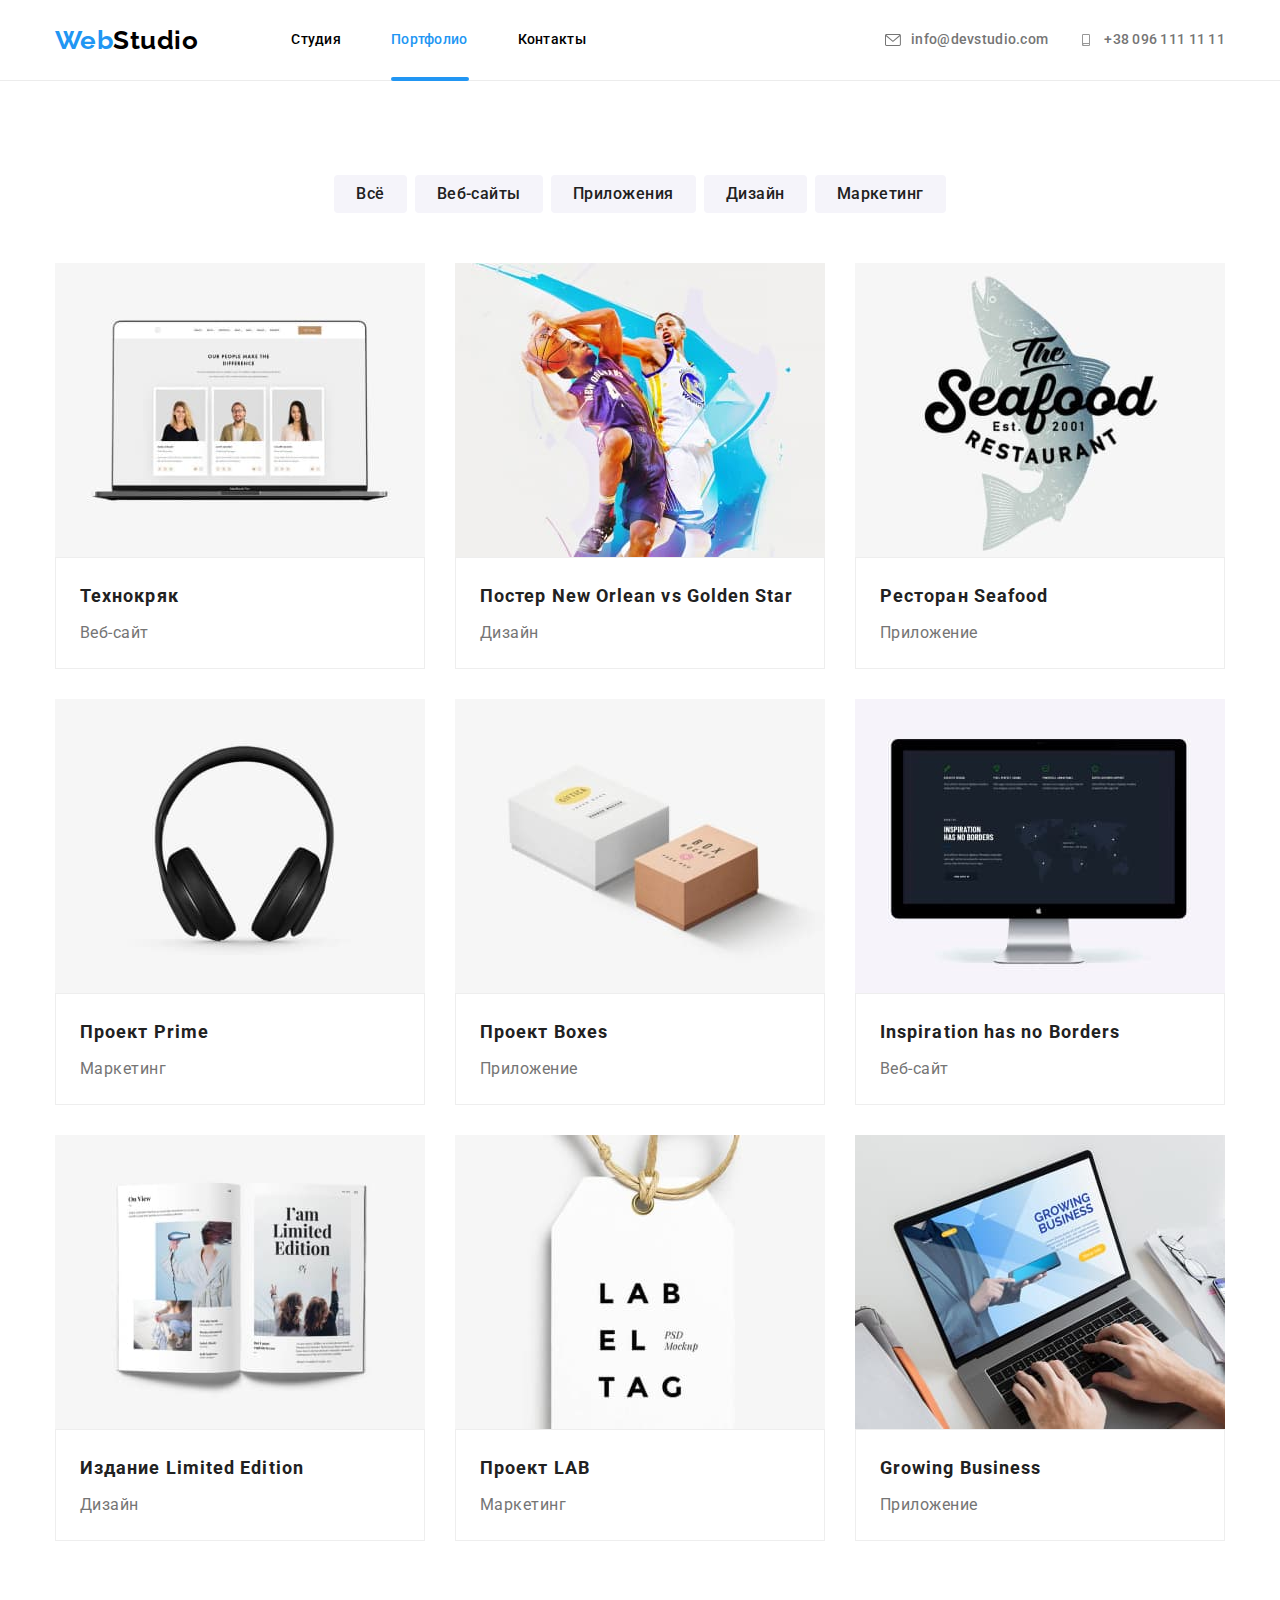
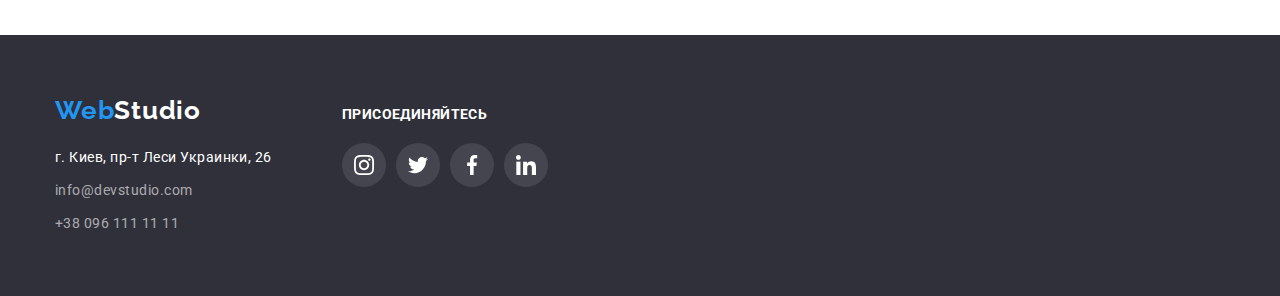
==== portfolio.html @ 011ab172 "5 repositoriy add" ====
<!DOCTYPE html>
<html lang="en">
<head>
    <meta charset="UTF-8">
    <meta http-equiv="X-UA-Compatible" content="IE=edge">
    <meta name="viewport" content="width=device-width, initial-scale=1.0">
    <title>Document</title>
    <link rel="preconnect" href="https://fonts.googleapis.com">
    <link rel="preconnect" href="https://fonts.gstatic.com" crossorigin>
    <link href="https://fonts.googleapis.com/css2?family=Raleway:wght@700&family=Roboto:wght@400;500;700;900&display=swap"
        rel="stylesheet">
    <link rel="stylesheet" href="https://cdnjs.cloudflare.com/ajax/libs/modern-normalize/1.1.0/modern-normalize.min.css"/>
    <link rel="stylesheet" href="./css/styles.css" />
    <style>
        li {list-style-type: none;}
    </style>
</head>
<!--Шапка-->
<body>
   <header class="header">
        <div class="container div-header">
            <a href="./index.html" class="logo"> <span class="Web">Web</span>Studio </a>
            <nav class="header-nav">
                <ul class="list">
                    <li class="list-li"> <a href="./index.html">Студия</a></li>
                    <li class="list-li current-portfolio"> <a href="./portfolio.html">Портфолио</a></li>
                    <li class="list-li"> <a href="">Контакты</a></li>
                </ul>
            </nav>
            <ul class="contact-list">
                <li><a href="mailto:info@devstudio.com" class="contacts"><svg class="mail-icon" width="16" height="12">
                            <use href="./images/icons.svg#icon-envelope"></use>
                        </svg> info@devstudio.com </a> </li>
                <li><a href="tel:+380961111111" class="contacts"><svg class="mail-icon" width="16" height="12">
                            <use href="./images/icons.svg#icon-smartphone"></use>
                        </svg>+38 096 111 11 11</a></li>
        </ul>
      </div>
    </header>

    <!-- Portfolio - Main -->
    <main>
        <section class="section">
            <div class="container">
            <h1 class="h1-hide">Проекты</h1>
            <ul class="button-list">
                <li class="lists-li"><button type="button" class="button-categories">Всё</button></li>
                <li class="lists-li"><button type="button" class="button-categories">Веб-сайты</button></li>
                <li class="lists-li"><button type="button" class="button-categories">Приложения</button></li>
                <li class="lists-li"><button type="button" class="button-categories">Дизайн</button></li>
                <li class="lists-li"><button type="button" class="button-categories">Маркетинг</button></li>
            </ul>
            <!-- Портфолио Проэктов -->
            <ul class="list-projects">
                <li class="project-li"> <a href=""> <div class="project-wrapper"> <img src="./images/photopack2/img2.jpg" alt="Технокряк" width="370">
                    <p class="card-text">Ресурс предлагает комплексные предложения с разным уровнем функционала и сервисов. Все это позволит
                        посетителю получить
                        исчерпывающие сведения о компании или частном лице.</p> 
                    </div>
               <div class="text-picture">    
                <h2 class="projects-title">Технокряк</h2> 
                <p class="projects-info">Веб-сайт</p>
            </div>
            </a>
            </li>
            <li class="project-li"> <a href=""> <div class="project-wrapper"> <img src="./images/photopack2/img3.jpg" alt="Постер New Orlean vs Golden Star" width="370">
                <p class="card-text">Ресурс предлагает комплексные предложения с разным уровнем функционала и сервисов. Все это позволит
                    посетителю получить
                    исчерпывающие сведения о компании или частном лице.</p>
                </div>
                <div class="text-picture">
                <h2 class="projects-title">Постер New Orlean vs Golden Star</h2>
                <p class="projects-info">Дизайн</p>
            </div>
            </a>
            </li>
            <li class="project-li"> <a href=""><div class="project-wrapper"> <img src="./images/photopack2/img4.jpg" alt="лого рыбного ресторана" width="370"> 
                <p class="card-text">Ресурс предлагает комплексные предложения с разным уровнем функционала и сервисов. Все это позволит
                    посетителю получить
                    исчерпывающие сведения о компании или частном лице.</p>
                </div>
                <div class="text-picture">
                <h2 class="projects-title">Ресторан Seafood</h2>
                <p class="projects-info">Приложение</p>
            </div>
            </a>
            </li>
            <li class="project-li"> <a href=""><div class="project-wrapper"> <img src="./images/photopack2/img5.jpg" alt="наушники" width="370">
                <p class="card-text">Ресурс предлагает комплексные предложения с разным уровнем функционала и сервисов. Все это позволит
                    посетителю получить
                    исчерпывающие сведения о компании или частном лице.</p>
                </div>
                <div class="text-picture">
                <h2 class="projects-title">Проект Prime</h2>
                <p class="projects-info">Маркетинг</p> 
            </div>
            </a>
            </li>
            <li class="project-li"> <a href=""> <div class="project-wrapper"><img src="./images/photopack2/img6.jpg" alt="коробки" width="370">
                <p class="card-text">Ресурс предлагает комплексные предложения с разным уровнем функционала и сервисов. Все это позволит
                    посетителю получить
                    исчерпывающие сведения о компании или частном лице.</p>
                </div>
                <div class="text-picture">
                <h2 class="projects-title">Проект Boxes</h2>
                <p class="projects-info">Приложение</p> </div>
            </a>
            </li>
            <li class="project-li"> <a href=""><div class="project-wrapper"> <img src="./images/photopack2/img7.jpg" alt="монитор" width="370">
                <p class="card-text">Ресурс предлагает комплексные предложения с разным уровнем функционала и сервисов. Все это позволит
                    посетителю получить
                    исчерпывающие сведения о компании или частном лице.</p>
                </div>
                <div class="text-picture">
                <h2 class="projects-title">Inspiration has no Borders</h2>
                <p class="projects-info">Веб-сайт</p>
            </div>
            </a>
            </li>
            <li class="project-li"> <a href=""><div class="project-wrapper"> <img src="./images/photopack2/img8.jpg" alt="журнал" width="370">
                <p class="card-text">Ресурс предлагает комплексные предложения с разным уровнем функционала и сервисов. Все это позволит
                    посетителю получить
                    исчерпывающие сведения о компании или частном лице.</p>
                </div>
                <div class="text-picture">
                <h2 class="projects-title">Издание Limited Edition</h2>
                <p class="projects-info">Дизайн</p>
            </div>
            </a>
            </li>
            <li class="project-li"> <a href=""><div class="project-wrapper"> <img src="./images/photopack2/img9.jpg" alt="бирка" width="370">
                <p class="card-text">Ресурс предлагает комплексные предложения с разным уровнем функционала и сервисов. Все это позволит
                    посетителю получить
                    исчерпывающие сведения о компании или частном лице.</p>
                </div>
                <div class="text-picture">
                <h2 class="projects-title">Проект LAB</h2>
                <p class="projects-info">Маркетинг</p>
            </div>
            </a>
            </li>
            <li class="project-li"> <a href=""><div class="project-wrapper"> <img src="./images/photopack2/img10.jpg" alt="Ноутбук" width="370">
                <p class="card-text">Ресурс предлагает комплексные предложения с разным уровнем функционала и сервисов. Все это позволит
                    посетителю получить
                    исчерпывающие сведения о компании или частном лице.</p>
                </div>
                <div class="text-picture">
                <h2 class="projects-title">Growing Business</h2>
                <p class="projects-info">Приложение</p></div>
            </a>
            </li>
            </ul>
            </div>
        </section>
</main>

<!-- Футер -->

<footer class="footer">
    <div class="container flex-footer">
        <div>
            <a href="./index.html" class="logo-footer"> <span class="Web">Web</span>Studio </a>
            <address class="address">
                <p>г. Киев, пр-т Леси Украинки, 26</p>

                <ul class="ul-list">
                    <li> <a href="mailto:info@devstudio.com" class="link">info@devstudio.com</a></li>
                    <li> <a href="tel:+380961111111" class="link">+38 096 111 11 11</a></li>
                </ul>
            </address>
        </div>
        <div class="join">
            <p>присоединяйтесь</p>
            <ul class="join-ul">
                <li class="join-li">
                    <a href="" class="join-link">
                        <svg class="join-icon" width="20" height="20">
                            <use href="./images/icons.svg#icon-instagram"></use>
                        </svg>
                    </a>
                </li>
                <li class="join-li">
                    <a href="" class="join-link">
                        <svg class="join-icon" width="20" height="20">
                            <use href="./images/icons.svg#icon-twitter"></use>
                        </svg>
                    </a>
                </li>
                <li class="join-li">
                    <a href="" class="join-link">
                        <svg class="join-icon" width="20" height="20">
                            <use href="./images/icons.svg#icon-facebook"></use>
                        </svg>
                    </a>
                </li>
                <li class="join-li">
                    <a href="" class="join-link">
                        <svg class="join-icon" width="20" height="20">
                            <use href="./images/icons.svg#icon-linkedin"></use>
                        </svg>
                    </a>
                </li>
            </ul>

        </div>
    </div>
</footer>
</body>
</html>
---- css/styles.css ----
:root { 
    --colorPrimary: #212121;
    --colorSecondary: #2196F3;
    --colorTertiary: #757575;
    --colorLogoPrimary: #000000;
    --colorHero: #ffffff;
    --ColorFooterLink: rgba(255, 255, 255, 0.6);

    --bgColorPrimary: #FFFFFF;
    --bgColorSecondary:#2F303A;
    --bgcolorTertiary: #E5E5E5;
    --bgcolorquaternary: #F5F4FA;

    --btncolorPrimary:#FFFFFF;
    --btnbgColor:#2196F3;
    --btnbgColorHov: #188CE8;

    --transition: color 250ms cubic-bezier(0.4, 0, 0.2, 1);
}

body {
    font-family:'Roboto', sans-serif;
    color:var(--colorPrimary);
    background-color:var(--bgColorPrimary);
    letter-spacing: 0.03em;
}

h1,
h2,
h3,
p,
ul {
    margin: 0;
    padding: 0;
}

.container{ width: 1200px;
    margin-left: auto;
    margin-right: auto;
    padding-left: 15px;
    padding-right: 15px;}

.section {
    padding-top: 94px;
    padding-bottom: 94px;}

.logo {
    color:var(--colorLogoPrimary);
    text-decoration: none;
    font-family: 'Raleway';
    font-style: normal;
    font-weight: 700;
    font-size: 26px;
    line-height: 1.19;
}
.Web { color: var(--colorSecondary);
}
 /* Шапка */
.header-nav {
    margin-left: 93px;}

.div-header {
    display: flex;
    align-items: center;}

 .header {
     border-bottom: 1px solid #ececec;}

 .list, 
 .contact-list {font-weight: 500;
    font-size: 14px;
    line-height: 1.14;
    letter-spacing: 0.02em;
 }

.list {
    display: flex;}

.list-li:not(:last-child) {margin-right: 50px;}

.list a {
    color: var(--colorLogoPrimary);
    text-decoration: none;
    display: block;
    padding: 32px 0;
    transition: var(--transition);
    }
        
.list a:hover,
.list a:focus {
            color: var(--colorSecondary);
        }
    
.current> a{
            color: var(--colorSecondary);
        }

.current-portfolio> a{color: var(--colorSecondary);}

.list-li {
    position: relative;}

.current::after{
    content: '';
    display: inline-block;
    background: #2196F3;
    border-radius: 2px;
    opacity: 1;
    width: 48px;
    height: 4px;
    position: absolute;
    bottom: -1px;
}

.current-portfolio::after {
    content: '';
    display: inline-block;
    background: #2196F3;
    border-radius: 2px;
    opacity: 1;
    width: 78px;
    height: 4px;
    position: absolute;
    bottom: -1px;
    }



        /* Контактные адреса */

.contact-list{
     display: flex;
     margin-left: auto;
}


.contacts {color: var(--colorTertiary);
    text-decoration: none;
    transition: var(--transition);
    
}

.contact-list>li:not(:first-child) {margin-left: 30px;}

.contacts:hover,
.contacts:focus {color:var(--colorSecondary) 
} 

.mail-icon{margin-right: 10px;
    fill: currentColor;
    }

.contact-list a {
    display: flex;
    align-items: center;

}


/* Контент */

.first {background-color: var(--bgColorSecondary);
    padding: 200px 0px;
    text-align: center;
    margin: auto auto;
    background-image:linear-gradient(rgba(47, 48, 58, 0.4), 
    rgba(47, 48, 58, 0.4)), url(../images/hero.jpg);
    background-size:cover;
    background-repeat: no-repeat;
    background-position: center;
    max-width: 1600px;
    
}
.h1-first {color: var(--colorHero);
        font-weight: 900;
        font-size: 44px;
        line-height: 1.36;
        text-align: center;
        letter-spacing: 0.06em;
        text-transform: uppercase;
        max-width: 696px;
        margin: auto;
        margin-bottom: 30px;
}

.backdrop .is-hidden {
    opacity: 0;
    visibility: hidden;
    pointer-events: none;
}

.button-first  {color: var(--btncolorPrimary);
    background-color: var(--btnbgColor);
    border: none;
    font-weight: 700;
    font-size: 16px;
    line-height: 1.87;
    text-align: center;
    letter-spacing: 0.06em;
    cursor: pointer;

    /* transition: var(--colorTertiary); */

    transition-property: background-color;
    transition-duration: 250ms;
    transition-timing-function: cubic-bezier(0.4, 0, 0.2, 1);

    min-width: 200px;
    padding: 10px 32px;
    border-radius: 4px;
}
        

.button-first:hover,
.button-first:focus {background-color:var(--btnbgColorHov)}


/* < !-- Особенности --> */
.h2-hide {
    position: absolute;
    width: 1px;
    height: 1px;
    margin: -1px;
    border: 0;
    padding: 0;

    white-space: nowrap;
    clip-path: inset(100%);
    clip: rect(0 0 0 0);
    overflow: hidden;
}

.feature-list .text {
    color: var(--colorTertiary);
    font-size: 14px;
    line-height: 1.71;
    text-align: left;
}

.feature-list {
    display: flex;
    justify-content: space-evenly;
}

.feature-list li {
    width: 270px
}


.feature-list>li:not(:first-child) {
    margin-left: 30px;
}

.title {
    font-weight: 700;
    font-size: 14px;
    line-height: 1.14;
    text-transform: uppercase;
    margin-bottom: 10px;
}

.list-item::before {
    content: "";
    /* outline: 1px solid red; */
    background-color: var(--bgcolorquaternary);
    display: block;
    height: 120px;
    background-image: url(../images/antenna.svg);
    background-repeat: no-repeat;
    background-position: center;
    margin-bottom: 30px;
}

.icon-antenna::before {
    background-image: url(../images/antenna.svg);
}

.icon-clock::before {
    background-image: url(../images/clock.svg);
}

.icon-diagram::before {
    background-image: url(../images/diagram.svg);
}

.icon-astronaut::before {
    background-image: url(../images/astronaut.svg);
}

/* < !--Чем занимаемся--> */

.work {
    padding-top: 0px;
}

.section-title {font-weight: 700;
    font-size: 36px;
    line-height: 1.17;
    text-align: center;
    
    margin-bottom: 50px;
}

.work-list{
    display: flex;
    justify-content: space-between;
    
}


.work-list img{display: block;}

.work-list>li{
    list-style: none;
    display: inline-block;
    position: relative;
}

.work-description{
    position: absolute;
    bottom: 0;
    padding: 27px 0px;
    width: 100%;
    background-color: rgba(47, 48, 58, 0.8);
    font-weight: 700;
    font-size: 14px;
    line-height: 1.14;
    text-align: center;
    text-transform: uppercase;
    color: #ffffff;
}


                 /* < !--Команда--> */

 .our-team{
     background-color: var(--bgcolorquaternary);
    }


 .team-list .job-title{color: var(--colorTertiary);
        font-size: 16px;
        line-height: 1.19;
        text-align: center;
 }
 .team-list li {
     background-color: var(--bgColorPrimary);
 }

 .team-list{display: flex;
 /* justify-content: space-between; */
 }
 .team-list>li:not(:first-child) {
     margin-left: 30px;
 }
 

 .name{ 
     font-weight: 500;
    font-size: 16px;
    line-height: 1.19;
    text-align: center;
    margin-bottom: 10px;
}

.pictures{
    padding-top: 30px;
    padding-bottom: 30px;
}

.sect-li img {display: block ;}
.sect-li {background: var(--bgColorPrimary);
    box-shadow: 0px 1px 3px rgba(0, 0, 0, 0.12), 0px 1px 1px rgba(0, 0, 0, 0.14), 0px 2px 1px rgba(0, 0, 0, 0.2);
    border-radius: 0px 0px 4px 4px;
} 

.team-soc-list {
    display: flex;
    justify-content: center;
    }

.job-title{margin-bottom: 16px;}

.team-soc-item:not(:first-child){margin-left: 10px;}

.team-soc-link {
    width: 44px;
    height: 44px;
    border-radius: 50%;
    display: flex;
    align-items: center;
    justify-content: center;
    transition-property: background-color;
    transition-duration: 250ms;
    transition-timing-function:cubic-bezier(0.4, 0, 0.2, 1);
    }

.team-soc-icon{fill:#AFB1B8;
    transition-property: fill;
    transition-duration: 250ms;
    transition-timing-function: cubic-bezier(0.4, 0, 0.2, 1);

}

.team-soc-link:hover,
.team-soc-link:focus{background-color: var(--colorSecondary);
border-color:var(--colorSecondary);
}

.team-soc-link:hover .team-soc-icon,
.team-soc-link:focus .team-soc-icon {
    fill: var(--bgcolorquaternary);
}
/* < !-- Section customers --> */


.regular-customers{
display: flex;
align-items: center;
justify-content: center;
}

.customers-link{
    width: 170px;
    height: 92px;
    display: flex;
    align-items: center;
    justify-content: center;
    border: 1px solid #AFB1B8;
    border-radius: 4px;
    padding: 16px 32px;
    transition-property:border-color;
    transition-duration: 250ms;
    transition-timing-function: cubic-bezier(0.4, 0, 0.2, 1);
    outline: none;
}


.customers-li:not(:first-child) {margin-left: 30px;}

.customers-icon{fill:#AFB1B8;
transition-property: fill;
transition-duration: 250ms;
transition-timing-function: cubic-bezier(0.4, 0, 0.2, 1);}

.customers-link:hover,
.customers-link:focus{
    border-color: var(--btnbgColor);
}
/* background-color: var(--bgColorPrimary); */

.customers-link:hover .customers-icon,
.customers-link:focus .customers-icon {
    fill: var(--colorSecondary);
}



/* Footer */

.footer{color: var(--colorHero);
    background-color: var(--bgColorSecondary);
    padding: 60px 0px;
   }
   .logo-footer{
    color: var(--colorHero);
    text-decoration: none;
    font-family: 'Raleway';
    font-weight: 700;
    font-size: 26px;
    line-height: 1.19;
    letter-spacing: 0.03em;
    margin-bottom: 20px;
    display: block;
   }

   .footer .link{ color: var(--ColorFooterLink);
   text-decoration: none;

    transition-property: color;
    transition-duration: 250ms;
    transition-timing-function: cubic-bezier(0.4, 0, 0.2, 1);
}

.footer .link:hover,
.footer .link:focus {
    color: var(--colorSecondary);
    text-decoration: none;}

.address {
    font-style: normal;
    font-size: 14px;
    line-height: 1.71;
}

.address >p {margin-bottom:9px;
 }

.ul-list>li:not(:last-child) {
    margin-bottom: 9px;}

.flex-footer{display: flex;
align-items: baseline;}

/* .flex-footer div {
    width: 231px;} */

.join{margin-left: 70px;
    }


.join>p{font-family: 'Roboto';
    font-style: normal;
    font-weight: 700;
    font-size: 14px;
    line-height: 1.14;
    letter-spacing: 0.03em;
    text-transform: uppercase;
    margin-bottom: 20px;
}

.join-link{
    width: 44px;
    height: 44px;
    border-radius: 50%;
    background-color: rgba(255, 255, 255, 0.1);
    display: flex;
    align-items: center;
    justify-content: center;
    padding: 12px;
    transition-property: background-color;
    transition-duration: 250ms;
    transition-timing-function: cubic-bezier(0.4, 0, 0.2, 1);
}

        
.join-ul{
    display: flex;
    align-items: center;
    justify-content: center;
    }

.join-li:not(:first-child) {
    margin-left: 10px;
}


.join-icon{
    display: flex;
    align-items: center;
    justify-content: center;
     }

.join-icon{fill:var(--bgColorPrimary);
}

.join-link:hover,
.join-link:focus{background-color: var(--colorSecondary);
border-color:var(--colorSecondary);}

/* .join-li:hover .join-icon{background-color: #2196F3;} */


/* M O D A L */
.backdrop{
    position: fixed;
    top: 0;
    left:0;
    width: 100%;
    height: 100%;
    background-color: rgba(0, 0, 0, 0.2);
    transition-property: opacity, visibility;
    transition-duration: 250ms;
    transition-timing-function: cubic-bezier(0.4, 0, 0.2, 1);
}

.modal{
    position: absolute;
    top:50%;
    left: 50%;
    transform: translate(-50%,-50%) scale(1);
    min-height: 581px;
    min-width: 528px;
    border-radius: 4px;
    background-color: var(--bgColorPrimary);
    box-shadow: 0px 1px 3px rgba(0, 0, 0, 0.12), 0px 1px 1px rgba(0, 0, 0, 0.14), 0px 2px 1px rgba(0, 0, 0, 0.2);
    transition-property: opacity, visibility, transform;
    transition-duration: 250ms;
    transition-timing-function: cubic-bezier(0.4, 0, 0.2, 1);
    padding: 8px;
}

 .button-close{
    position: absolute;
    display: flex;
    justify-content: center;
    align-items: center;
    top: 8px;
    right: 8px;
    width: 30px;
    height: 30px;
    border-radius: 50%;
    border: 1px solid rgba(0, 0, 0, 0.1);
    background-color: transparent;
}

 .is-hidden{
    opacity: 0;
    visibility: hidden;
    pointer-events: none;
}

.backdrop .is-hidden .modal {
    visibility: hidden;
    opacity: 0;
    transform: translate(-50%, -50%) scale(0.9);
}






/* Портфолио */

.h1-hide {display: none;}

.button-categories{background-color: var(--bgcolorquaternary);
    display: block;
    border: none;
    font-weight: 500;
    font-size: 16px;
    line-height: 1.62;
    text-align: center;
    letter-spacing: 0.03em;
    cursor: pointer;

    padding: 6px 22px;
    border-radius: 4px;

    transition-property: color, background-color, box-shadow;
    transition-duration: 250ms;
    transition-timing-function: cubic-bezier(0.4, 0, 0.2, 1);
    }

.button-list {
    display: flex;
    justify-content: center;
    margin-bottom: 50px;
}


.button-categories:hover,
.button-categories:focus {
    color:var(--colorHero);
    background-color: var(--btnbgColor);
    box-shadow: 0px 3px 1px rgba(0, 0, 0, 0.1), 0px 1px 2px rgba(0, 0, 0, 0.08), 0px 2px 2px rgba(0, 0, 0, 0.12);
    }

.lists-li:not(:first-child) {
    margin-left: 8px;
}

    /* < !-- Портфолио Проэктов --> */


.button-categories{font-family: inherit;
color:var(--colorPrimary)
}

.list-projects{display: flex;
flex-wrap: wrap;
}

.project-li {
    position: relative;
}


.project-li>a:hover .card-text,
.project-li>a:focus .card-text{ transform: translateY(0);}


.projects-li>a:visited {
    color: inherit;}


.project-wrapper {
    position: relative;
    overflow: hidden;
}

/* .project-li>a {
    display: block;
    width: 100%;
height: 100%;} */

.card-text{
    position: absolute;
    top: 0;
    left: 0;
    font-family: 'Roboto';
    font-style: normal;
    font-weight: 400;
    font-size: 18px;
    line-height: 1.55;
    color: var(--bgColorPrimary);
    background-color: rgba(33, 150, 243, 0.9);
    padding: 63px 24px;
    height: 100%;
    transform: translateY(100%);
    
    transition-property: transform;
    transition-duration: 250ms;
    transition-timing-function: cubic-bezier(0.4, 0, 0.2, 1);

}

/* .text-picture{padding-top: 20px; */
.text-picture {padding: 20px 24px;
    padding-inline: 24px;
    border: 1px solid #eeeeee;
    border-bottom: 1px solid #eeeeee;
    
}


.list-projects>li:nth-last-child(-n + 3) {
    margin-bottom: 0px;
}

 .list-projects>li:nth-child(3n + 1) {
     margin-left: 0px;}


.list-projects>li>a {
    display: block;
    width: 100%;
    height: 100%;
}

.list-projects>li>a:hover,
.list-projects>li>a:focus {
    box-shadow: 0px 1px 1px rgba(0, 0, 0, 0.12), 0px 4px 4px rgba(0, 0, 0, 0.06),
        1px 4px 6px rgba(0, 0, 0, 0.16);
}

.list-projects img {display: block;
 }


    
.projects-title{color: var(--colorPrimary);
    font-weight: 700;
    font-size: 18px;
    line-height: 2;
    letter-spacing: 0.06em;
    margin-bottom: 4px; 
}

.projects-info{ color: var(--colorTertiary);
    font-weight: 400;
    font-size: 16px;
    line-height: 1.88;
    letter-spacing: 0.03em;
    }

 .list-projects a {
    text-decoration: none;
    transition-property: box-shadow;
    transition-duration: 250ms;
    transition-timing-function: cubic-bezier(0.4, 0, 0.2, 1);}


.list-projects>li {
    margin-bottom: 30px;
    margin-left: 30px;}


.list-projects>li>a:hover .list-projects>li>a:focus {
    border: 1px solid #EEEEEE;
    box-shadow: 0px 1px 1px rgba(0, 0, 0, 0.12), 0px 4px 4px rgba(0, 0, 0, 0.06), 1px 4px 6px rgba(0, 0, 0, 0.16);
}
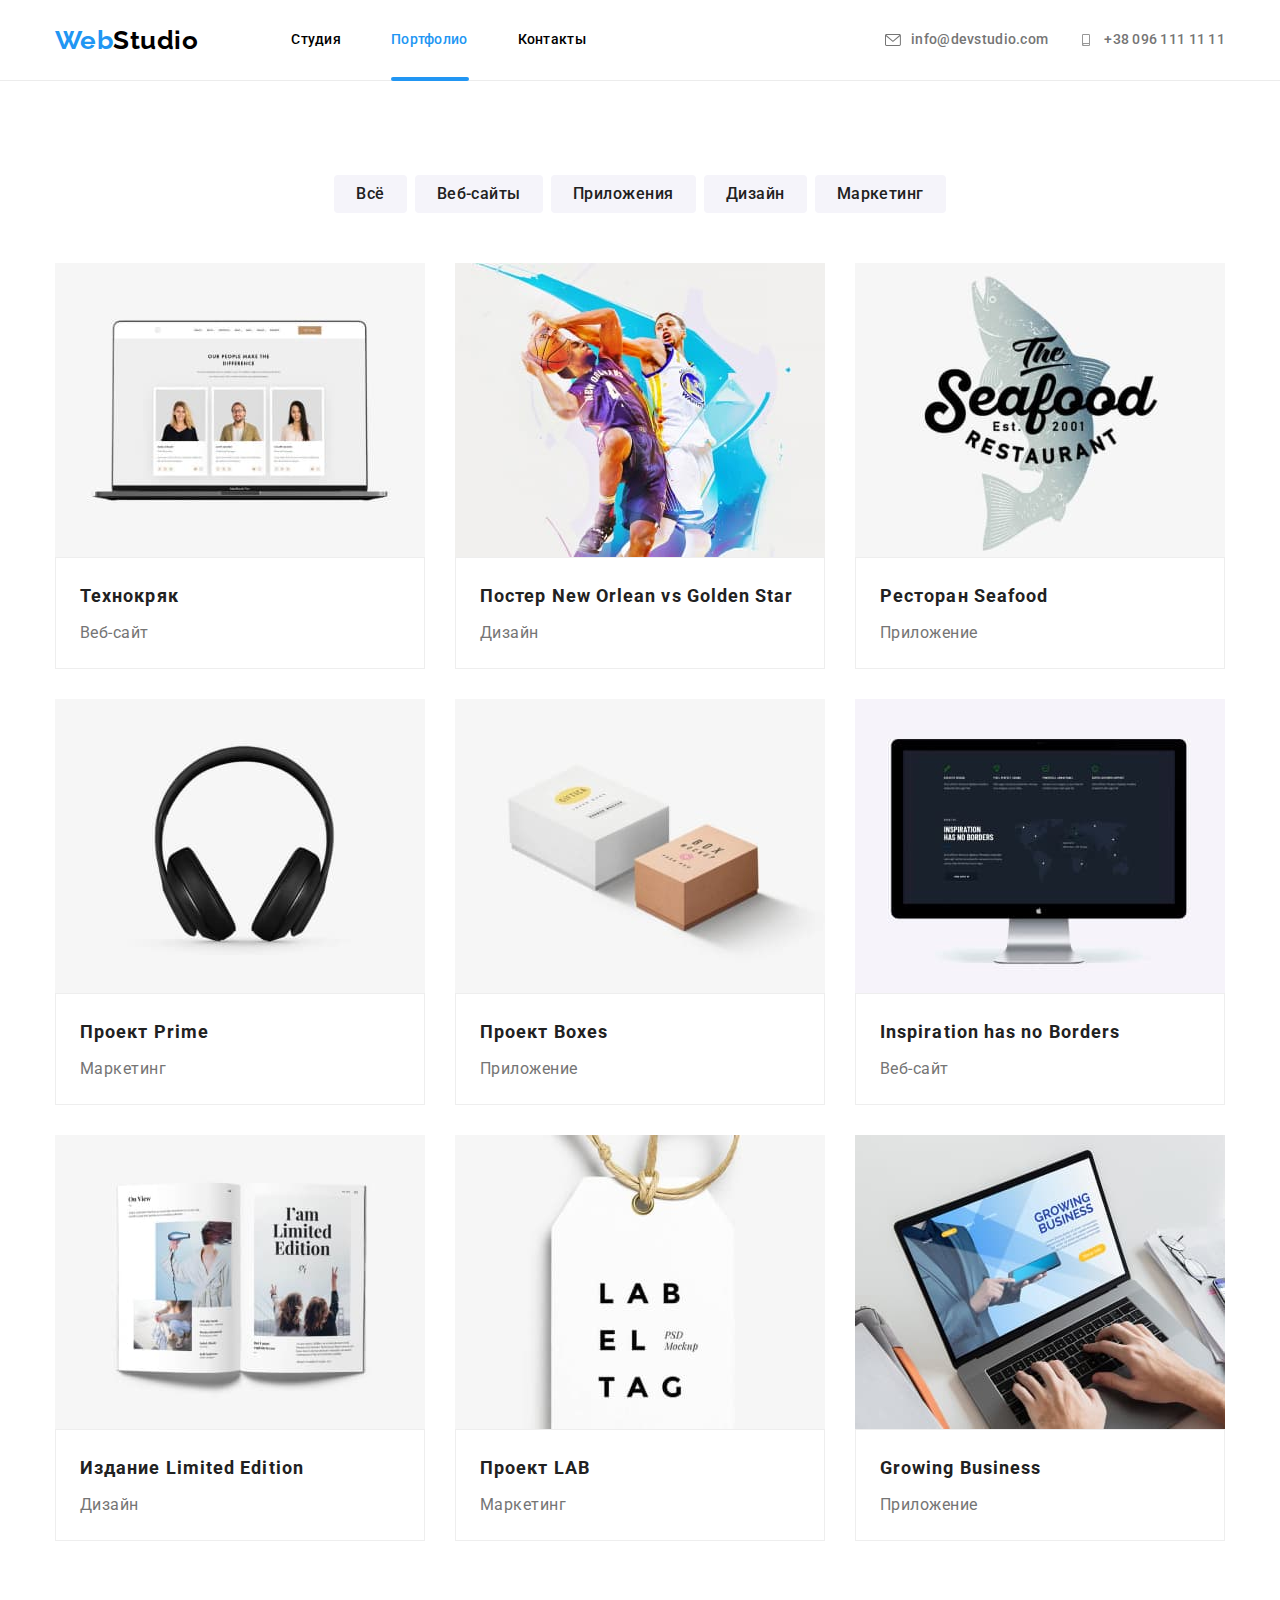
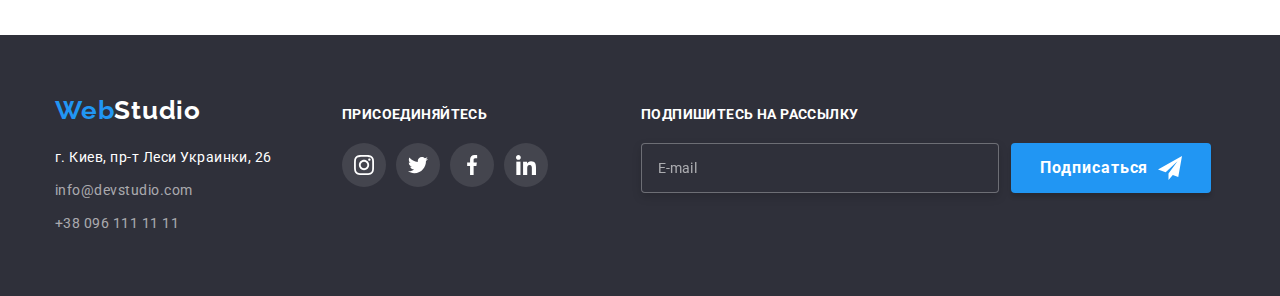
==== commit e6306e0d: "добавил футер в портфолио" ====
--- a/portfolio.html
+++ b/portfolio.html
@@ -158,52 +158,62 @@
 
 <footer class="footer">
     <div class="container flex-footer">
-        <div>
-            <a href="./index.html" class="logo-footer"> <span class="Web">Web</span>Studio </a>
-            <address class="address">
-                <p>г. Киев, пр-т Леси Украинки, 26</p>
-
-                <ul class="ul-list">
-                    <li> <a href="mailto:info@devstudio.com" class="link">info@devstudio.com</a></li>
-                    <li> <a href="tel:+380961111111" class="link">+38 096 111 11 11</a></li>
-                </ul>
-            </address>
+      <div>
+        <a href="./index.html" class="logo-footer"> <span class="Web">Web</span>Studio </a>
+        <address class="address">
+          <p>г. Киев, пр-т Леси Украинки, 26</p>
+
+          <ul class="ul-list">
+            <li><a href="mailto:info@devstudio.com" class="link">info@devstudio.com</a></li>
+            <li><a href="tel:+380961111111" class="link">+38 096 111 11 11</a></li>
+          </ul>
+        </address>
+      </div>
+      <div class="join">
+        <p>присоединяйтесь</p>
+        <ul class="join-ul">
+          <li class="join-li">
+            <a href="" class="join-link">
+              <svg class="join-icon" width="20" height="20">
+                <use href="./images/icons.svg#icon-instagram"></use>
+              </svg>
+            </a>
+          </li>
+          <li class="join-li">
+            <a href="" class="join-link">
+              <svg class="join-icon" width="20" height="20">
+                <use href="./images/icons.svg#icon-twitter"></use>
+              </svg>
+            </a>
+          </li>
+          <li class="join-li">
+            <a href="" class="join-link">
+              <svg class="join-icon" width="20" height="20">
+                <use href="./images/icons.svg#icon-facebook"></use>
+              </svg>
+            </a>
+          </li>
+            <li class="join-li">
+            <a href="" class="join-link">
+              <svg class="join-icon" width="20" height="20">
+                <use href="./images/icons.svg#icon-linkedin"></use>
+              </svg>
+            </a>
+          </li>
+        </ul>
+      </div>
+      <div class="footer-form-part">
+        <form class="footer-form">
+          <label class="footer-label" for="email">Подпишитесь на рассылку</label>
+          <div class="footer-email-wrapper">
+          <input class="footer-input" type="email" name="mail" id="email" placeholder="E-mail">
+          <button class="btn-footer" type="submit">Подписаться  <svg class="footer-icon-btn" width="24" height="24">
+            <use href="./images/icons.svg#icon-send"></use>
+          </svg></button>
         </div>
-        <div class="join">
-            <p>присоединяйтесь</p>
-            <ul class="join-ul">
-                <li class="join-li">
-                    <a href="" class="join-link">
-                        <svg class="join-icon" width="20" height="20">
-                            <use href="./images/icons.svg#icon-instagram"></use>
-                        </svg>
-                    </a>
-                </li>
-                <li class="join-li">
-                    <a href="" class="join-link">
-                        <svg class="join-icon" width="20" height="20">
-                            <use href="./images/icons.svg#icon-twitter"></use>
-                        </svg>
-                    </a>
-                </li>
-                <li class="join-li">
-                    <a href="" class="join-link">
-                        <svg class="join-icon" width="20" height="20">
-                            <use href="./images/icons.svg#icon-facebook"></use>
-                        </svg>
-                    </a>
-                </li>
-                <li class="join-li">
-                    <a href="" class="join-link">
-                        <svg class="join-icon" width="20" height="20">
-                            <use href="./images/icons.svg#icon-linkedin"></use>
-                        </svg>
-                    </a>
-                </li>
-            </ul>
-
-        </div>
+        </form>
+      </div>
     </div>
-</footer>
+  </footer>
 </body>
 </html>--- a/css/styles.css
+++ b/css/styles.css
@@ -55,7 +55,7 @@
 }
 .Web { color: var(--colorSecondary);
 }
- /* Шапка */
+                                   /* Шапка */
 .header-nav {
     margin-left: 93px;}
 
@@ -122,7 +122,7 @@
     height: 4px;
     position: absolute;
     bottom: -1px;
-    }
+}
 
 
 
@@ -560,6 +560,86 @@
 
 /* .join-li:hover .join-icon{background-color: #2196F3;} */
 
+.footer-form-part{margin-left: 93px;}
+
+.footer-form{
+    display: flex;
+    flex-direction: column;
+}
+
+.footer-label{
+    font-weight: 700;
+    font-size: 14px;
+    line-height: 1.14;
+    letter-spacing: 0.03em;
+    text-transform: uppercase;
+
+    color: var(--colorHero);
+    min-width: 219px;
+    height: 16px;
+
+    margin-bottom: 20px;
+}
+
+.footer-email-wrapper{
+    display: flex;
+}
+
+.footer-input{
+    border: 1px solid rgba(255, 255, 255, 0.3);
+    filter: drop-shadow(0px 4px 4px rgba(0, 0, 0, 0.15));
+    border-radius: 4px;
+    width: 358px;
+    padding: 15px 0px 15px 16px;
+    background-color: var(--bgColorSecondary);
+
+    color: var(--colorHero);
+}
+
+
+.footer-icon-btn{margin-left: 10px;
+    fill:var(--colorHero);}
+
+.footer-input::placeholder{
+    font-family: 'Roboto';
+    font-style: normal;
+    font-weight: 400;
+    font-size: 14px;
+    line-height: 1.16;
+    letter-spacing: 0.01em;
+    
+    color: rgba(255, 255, 255, 0.6);
+}
+
+.btn-footer{
+    font-weight: 700;
+    font-size: 16px;
+    line-height: 1.88;
+    display: flex;
+    align-items: center;
+    text-align: center;
+    letter-spacing: 0.06em;
+    color: var(--colorHero);
+    border: none;
+
+    display: flex;
+    align-items: center;
+    text-align: center;
+
+    min-width: 200px;
+    height: 50px;
+
+    margin-left: 12px;
+    padding: 10px 28px 10px 29px;
+
+    background: var(--btnbgColor);
+    box-shadow: 0px 4px 4px rgba(0, 0, 0, 0.15);
+    border-radius: 4px;
+}
+
+
+
+
 
 /* M O D A L */
 .backdrop{
@@ -587,7 +667,7 @@
     transition-property: opacity, visibility, transform;
     transition-duration: 250ms;
     transition-timing-function: cubic-bezier(0.4, 0, 0.2, 1);
-    padding: 8px;
+    padding: 40px;
 }
 
  .button-close{
@@ -604,6 +684,13 @@
     background-color: transparent;
 }
 
+.button-close-svg {
+    transition: fill 250ms cubic-bezier(0.4, 0, 0.2, 1);
+}
+
+ .button-close:hover .button-close-svg
+ {fill: var(--colorSecondary);}
+
  .is-hidden{
     opacity: 0;
     visibility: hidden;
@@ -615,6 +702,224 @@
     opacity: 0;
     transform: translate(-50%, -50%) scale(0.9);
 }
+
+.h2-form{
+    font-weight: 700;
+    font-size: 20px;
+    line-height: 1.15;
+    text-align: center;
+    letter-spacing: 0.03em;
+    color: var(--colorPrimary);
+    display: block;
+    margin-bottom: 12px;
+}
+
+.form-input{
+    width: 100%;
+    height: 40px;
+    border: 1px solid rgba(33, 33, 33, 0.2);
+    border-radius: 4px;
+    
+    padding-left: 42px;
+    outline: none;
+    transition: border-color 250ms cubic-bezier(0.4, 0, 0.2, 1);
+}
+
+/* cursor: pointer; */
+.form-input:focus{border: 1px solid var(--colorSecondary);
+}
+
+.form-input:focus + .input-icon {fill: var(--colorSecondary);}
+
+
+.input-wraper{position: relative;
+    display: flex;
+    margin-bottom: 10px;}
+
+.input-icon{
+    position: absolute;
+    top: 50%;
+    left:12px;
+    transform: translateY(-50%);
+    color: var(--colorPrimary);
+    transition: fill 250ms cubic-bezier(0.4, 0, 0.2, 1);
+    
+}
+
+.form-label{
+    display: block;
+    font-family: 'Roboto';
+    font-style: normal;
+    font-weight: 400;
+    font-size: 12px;
+    line-height: 1.16;
+    letter-spacing: 0.01em;
+    color: var(--colorTertiary);
+
+    margin-bottom: 4px;
+    
+}
+
+
+.modal-comment{
+    width: 100%;
+    height: 120px;
+    border: 1px solid rgba(33, 33, 33, 0.2);
+    border-radius: 4px;
+    resize: none;
+    padding: 12px 16px;
+    outline: none;
+
+    transition: border-color 250ms cubic-bezier(0.4, 0, 0.2, 1);
+    margin-bottom: 20px;
+    
+}
+/* cursor: pointer; */
+
+.modal-comment::placeholder{
+    font-family: 'Roboto';
+    font-style: normal;
+    font-weight: 400;
+    font-size: 14px;
+    line-height: 1.16;
+    letter-spacing: 0.01em;
+    
+    color: rgba(117, 117, 117, 0.5);
+    
+}
+
+.modal-comment:focus{
+    border: 1px solid var(--colorSecondary);
+
+}
+
+
+                 /* <!-- Checkbox --> */
+
+
+.checkbox-lable{
+    font-family: 'Roboto';
+    font-style: normal;
+    font-weight: 400;
+    font-size: 14px;
+    line-height: 1.71;
+    letter-spacing: 0.03em;
+    display: flex;
+    justify-content: center;
+    align-items: center;
+
+    color: var(--colorTertiary);
+    cursor: pointer;
+}
+.checkbox-lable span{
+    width: 16px;
+    height: 15px;
+    border: 2px solid var(--colorPrimary);
+    border-radius: 2px;
+    display: block;
+    display: flex;
+    align-items:center;
+    justify-content: center;
+    margin-right: 7px;
+
+}
+
+.check-icon{fill: transparent;
+}
+
+
+.checkbox-wrapper{
+    display: flex;
+    align-items: center;
+    justify-content: center;
+    position: relative;}
+
+
+    .form-checkbox{
+    position: absolute;
+    width: 1px;
+    height: 1px;
+    margin: -1px;
+    border: 0;
+    padding: 0;
+
+    white-space: nowrap;
+    clip-path: inset(100%);
+    clip: rect(0 0 0 0);
+    overflow: hidden;}
+
+
+
+.form-checkbox:checked + .checkbox-lable span{
+    background-color:var(--colorSecondary);
+    border: none;
+}
+
+
+.form-checkbox:checked + .checkbox-lable .check-icon{
+    fill: var(--bgColorPrimary);
+}
+
+.link-terms {margin-left: 3px;
+    color: var(--colorSecondary);
+    text-decoration: none;
+    background-image: linear-gradient(currentColor, currentColor);
+    background-position: 0% 90%;
+    background-repeat: no-repeat;
+    background-size: 100% 1px;
+
+}
+
+
+
+.form-button{
+    color: var(--btncolorPrimary);
+    font-weight: 700;
+    font-size: 16px;
+    line-height: 1.87;
+    display: flex;
+    align-items: center;
+    text-align: center;
+    letter-spacing: 0.06em;
+
+    background: var(--btnbgColor);
+    box-shadow: 0px 4px 4px rgba(0, 0, 0, 0.15);
+    border-radius: 4px;
+    border-color: transparent;
+    border: none;
+
+    min-width: 200px;
+    height: 50px;
+
+    padding: 10px 55px;
+    cursor: pointer;
+
+    margin-left: auto;
+    margin-right: auto;
+
+    margin-top: 30px;
+    
+    transition: background-color 250ms cubic-bezier(0.4, 0, 0.2, 1);
+}
+
+.form-button:hover,
+.form-button:focus {
+  background-color:var(--btnbgColorHov);
+}
+
+
+
+
+
+/* .form-checkbox{
+    -webkit-appearance: none;
+    -moz-appearance: none;
+     appearance: none;
+        
+} */
+
+
+
 
 
 
@@ -780,4 +1085,5 @@
 .list-projects>li>a:hover .list-projects>li>a:focus {
     border: 1px solid #EEEEEE;
     box-shadow: 0px 1px 1px rgba(0, 0, 0, 0.12), 0px 4px 4px rgba(0, 0, 0, 0.06), 1px 4px 6px rgba(0, 0, 0, 0.16);
-}+}
+
